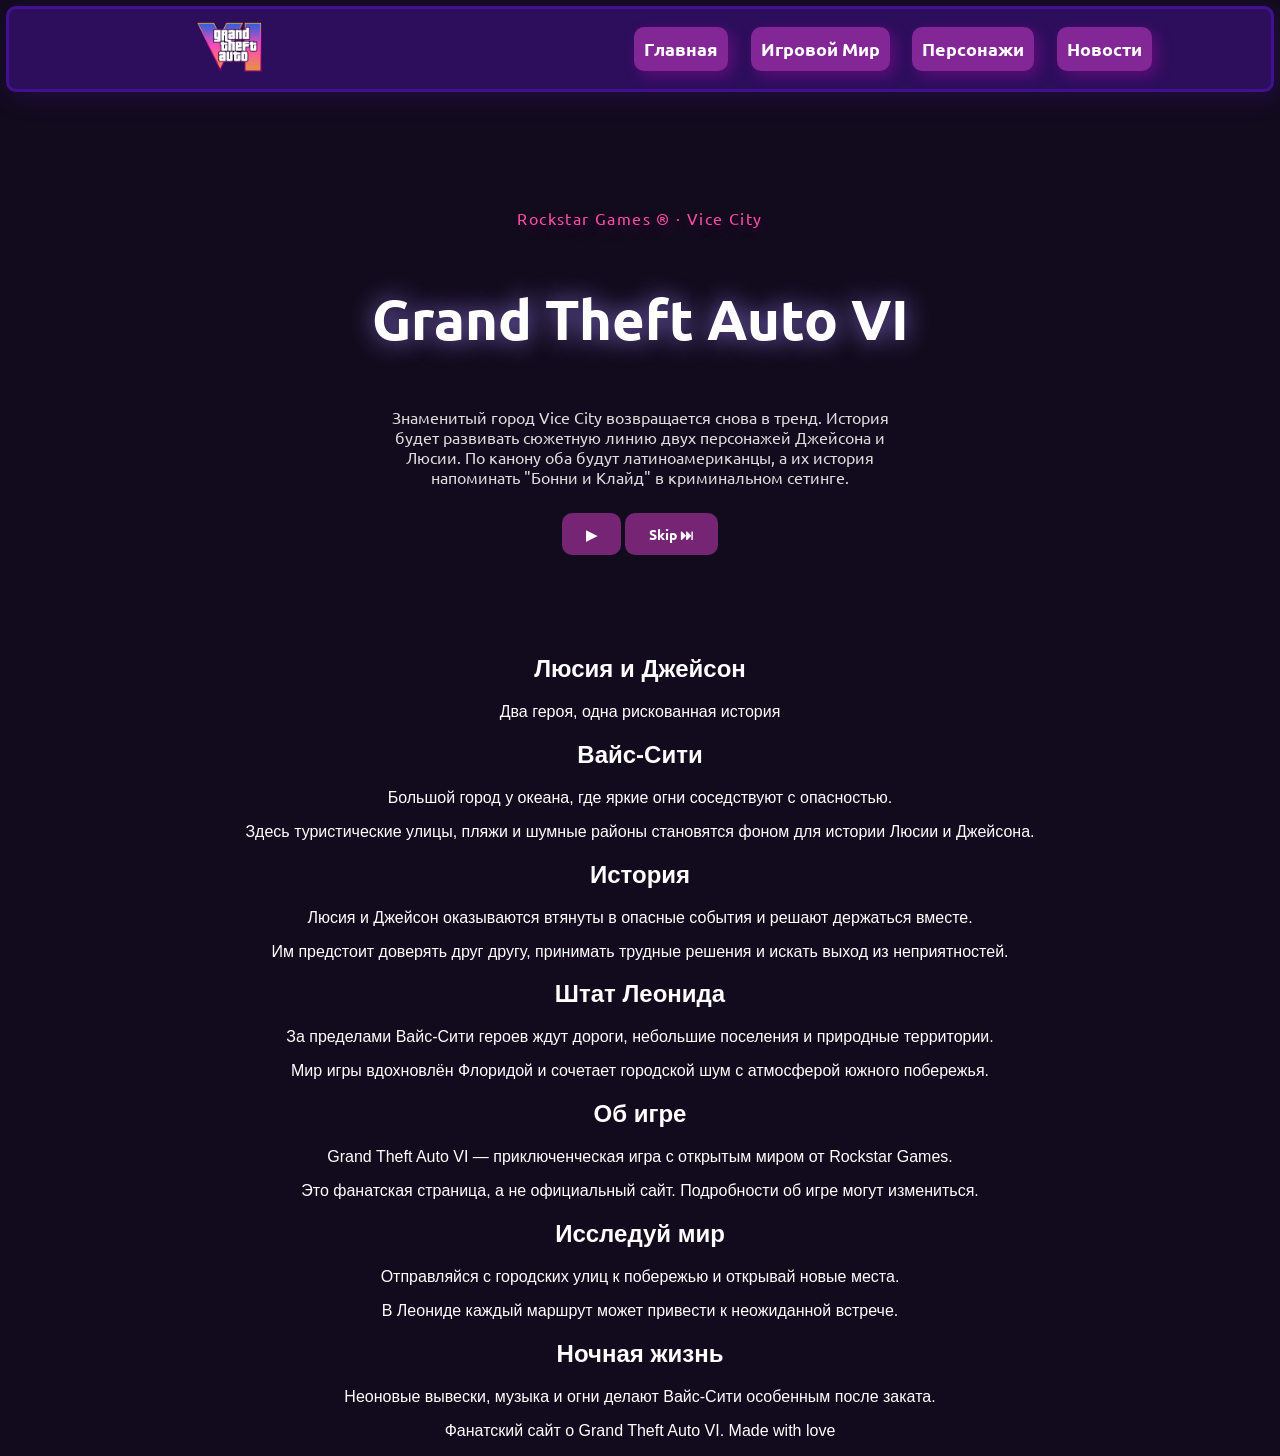
==== index.html @ d6beb937 "added music botton + some small changes" ====
<!DOCTYPE html>
<html lang="ru">
<head>
  <meta charset="UTF-8">
  <meta name="viewport" content="width=device-width, initial-scale=1.0">
  <title>GTA VI</title>
  <link rel="icon" type="image/x-icon" href="media/gta6_logo.webp">
  <link rel="stylesheet" href="css/style.css">
  <link rel="preconnect" href="https://fonts.googleapis.com">
  <link rel="preconnect" href="https://fonts.gstatic.com" crossorigin>
  <link href="https://fonts.googleapis.com/css2?family=Poppins:ital,wght@0,100;0,200;0,300;0,400;0,500;0,600;0,700;0,800;0,900;1,100;1,200;1,300;1,400;1,500;1,600;1,700;1,800;1,900&family=Ubuntu:ital,wght@0,300;0,400;0,500;0,700;1,300;1,400;1,500;1,700&display=swap" rel="stylesheet">
</head>
<body>
  <header>
    <div id="header-logo" href="#">
      <img src="/media/gta6_logo.webp" alt="GTA VI Logo">
    </div>
      <div class="nav-links">
        <a href="#">Главная</a>
        <a href="#">Игровой Мир</a>
        <a href="#">Персонажи</a>
        <a href="#">Новости</a>
      </div>
  </header>

  <main class="hero-main">
    <video autoplay muted loop playsinline id="bg-hero-video">
      <source src="media/gta-bg-video.mp4" type="video/mp4">
    </video>
    <p class="eyebrow">Rockstar Games ® · Vice City</p>
    <h1>Grand Theft Auto VI</h1>
    <p class="subtitle">Знаменитый город Vice City возвращается снова в тренд. История будет развивать сюжетную линию двух персонажей Джейсона и Люсии. По канону оба будут латиноамериканцы, а их история напоминать "Бонни и Клайд" в криминальном сетинге.</p>
    <div id="audio-player">
      <audio id="bg-music" loop></audio>
      <button id="play-button" class="music-button">▶</button>
      <button id="skip-button" class="music-button"> Skip ⏭</button>
    </div>
  </main>

  <section class="info">
    <h2>Люсия и Джейсон</h2>
    <p>Два героя, одна рискованная история</p>
  </section>

  <section class="info">
    <h2>Вайс-Сити</h2>
    <p>Большой город у океана, где яркие огни соседствуют с опасностью.</p>
    <p>Здесь туристические улицы, пляжи и шумные районы становятся фоном для истории Люсии и Джейсона.</p>
  </section>

  <section class="info">
    <h2>История</h2>
    <p>Люсия и Джейсон оказываются втянуты в опасные события и решают держаться вместе.</p>
    <p>Им предстоит доверять друг другу, принимать трудные решения и искать выход из неприятностей.</p>
  </section>

  <section class="info">
    <h2>Штат Леонида</h2>
    <p>За пределами Вайс-Сити героев ждут дороги, небольшие поселения и природные территории.</p>
    <p>Мир игры вдохновлён Флоридой и сочетает городской шум с атмосферой южного побережья.</p>
  </section>

  <section class="info">
    <h2>Об игре</h2>
    <p>Grand Theft Auto VI — приключенческая игра с открытым миром от Rockstar Games.</p>
    <p>Это фанатская страница, а не официальный сайт. Подробности об игре могут измениться.</p>
  </section>

  <section class="info">
    <h2>Исследуй мир</h2>
    <p>Отправляйся с городских улиц к побережью и открывай новые места.</p>
    <p>В Леониде каждый маршрут может привести к неожиданной встрече.</p>
  </section>

  <section class="info">
    <h2>Ночная жизнь</h2>
    <p>Неоновые вывески, музыка и огни делают Вайс-Сити особенным после заката.</p>
  </section>

  <footer class="info">
    <p>Фанатский сайт о Grand Theft Auto VI. Made with love</p>
  </footer>
  <script src="js/script.js"></script>
</body>
</html>
---- css/style.css ----
body {
  margin: 0;
  padding: 0;
  background: #120b1d;
  color: white;
  font-family: Arial, sans-serif;
}

header {
  display: flex;
  align-items: center;
  justify-content: space-around;
  margin: .5%;
  height: 80px;
  background-color: rgba(69, 19, 154, 0.51);
  border: #421192 solid;
  box-shadow: 5px 5px 25px rgba(69, 19, 154, 0.3);
  position: sticky;
  border-radius: 10px;
}

#header-logo img{
  height: 50px; 
}

#bg-hero-video {
  position: absolute;
  width: 100%;
  top: -200px;
  height: 100vh;
  object-fit: cover;
  z-index: -1;
  opacity: 0.2;
  filter: blur(10px);
  pointer-events: none;
  overflow: hidden;
}

.eyebrow {
  color: #ff4fa3;
  font-family: 'Ubuntu', sans-serif;
  letter-spacing: 1.4px;
}

.nav-links {
  display: flex;
  gap: 5%;
  a {
    color: white;
    text-decoration: none;
    font-weight: bold;
    font-size: 18px;
    font-family: 'Ubuntu', sans-serif;
    box-shadow: 5px 5px 15px rgba(211, 12, 191, 0.3);
    background-color: none;
    padding: 10px;
    border-radius: 10px;
    background: rgba(234, 68, 217, 0.46);
    display: flex;
    white-space: nowrap;
    align-items: center;
    justify-content: center;
  }
}

.hero-main {
  margin: 100px auto;
  display: flex;
  flex-direction: column;
  align-items: center;
  position: relative;
  .eyebrow {
    text-shadow: 5px 5px 15px rgba(211, 12, 191, 0.3);
  }
  h1 {
  font-size: 56px;
  font-family: 'Ubuntu', sans-serif;
  text-shadow: 0 0 25px #846ecd;
  }
  .music-button {
    font-family: 'Ubuntu', sans-serif;
    align-items: center;
    justify-content: center;
    font-weight: bold;
    font-size: 14px;
    padding: 12px 24px;
    border: 0;
    border-radius: 10px;
    background: rgba(234, 68, 217, 0.46);
    color: white;
    cursor: pointer;
  }
}



.subtitle {
  color: #ddd;
  font-size: 16px;
  font-family: 'Ubuntu', sans-serif;
  font-weight: 400;
  max-width: 500px;
  margin-bottom: 2%;
  text-align: center;
}

.info {
  text-align: center;
}
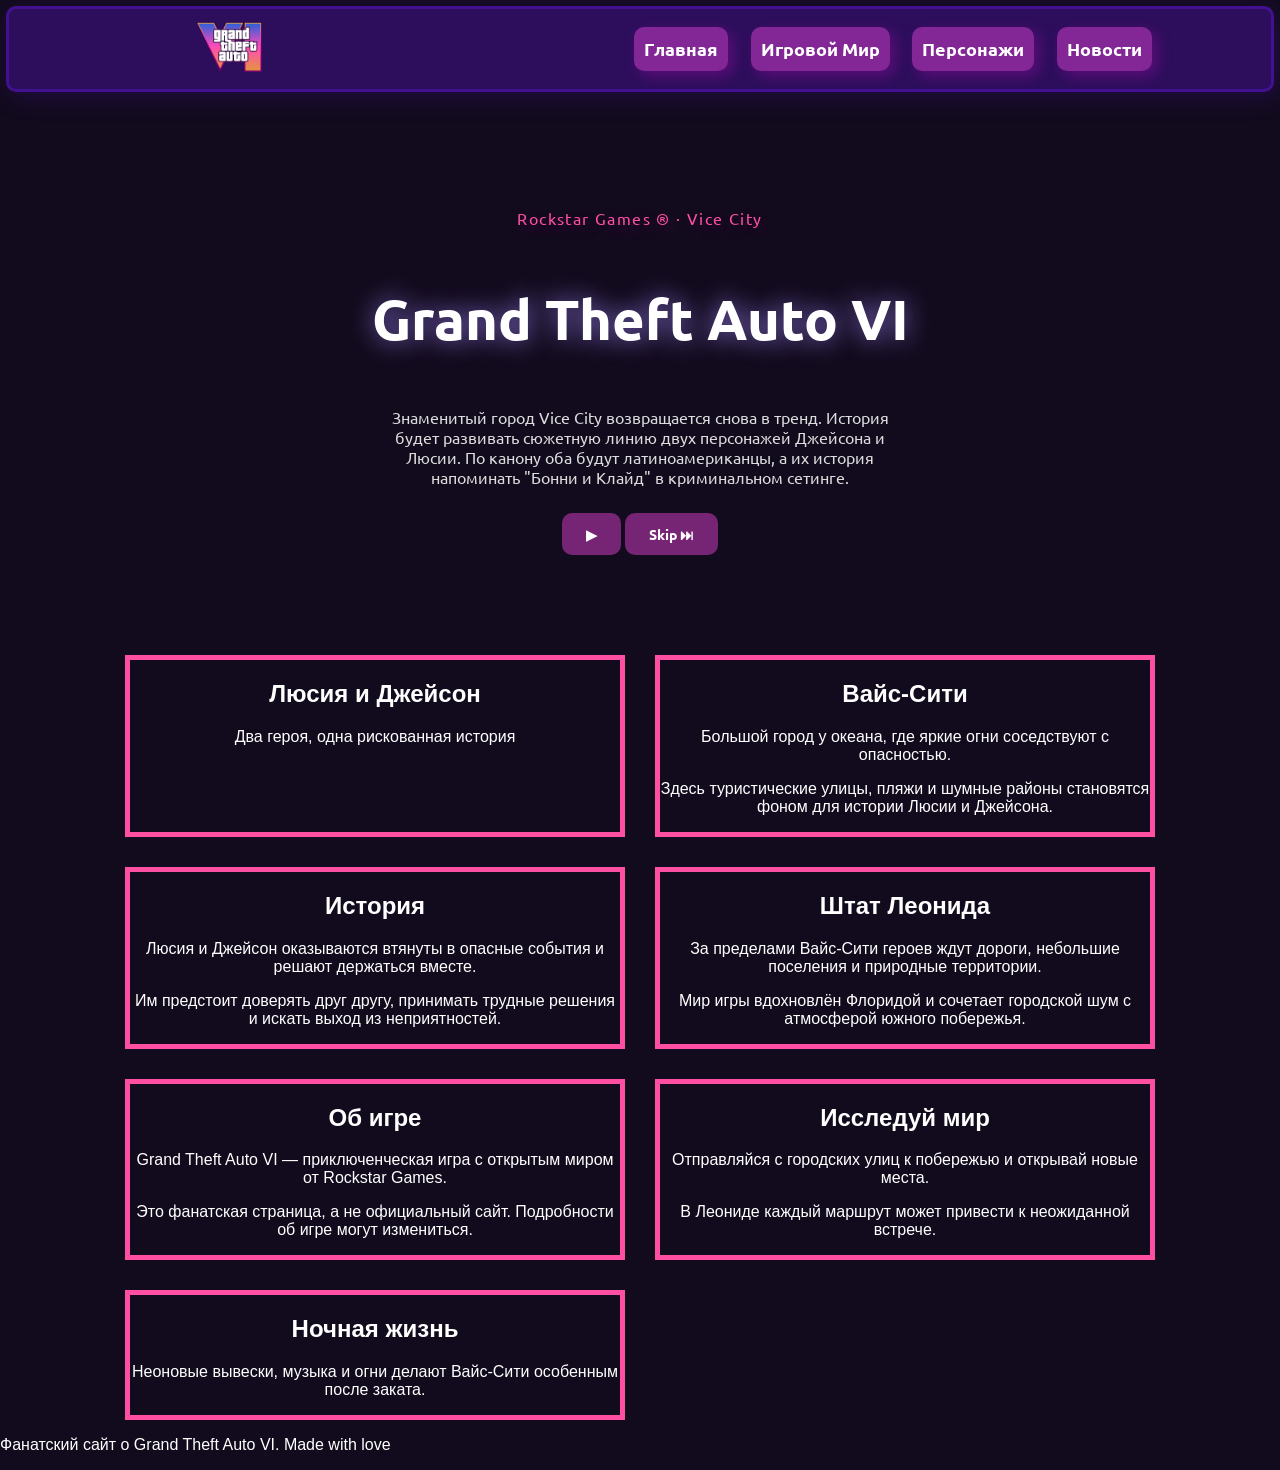
==== commit 48a3143c: "added grid (later i'll edit them)" ====
--- a/index.html
+++ b/index.html
@@ -12,9 +12,9 @@
 </head>
 <body>
   <header>
-    <div id="header-logo" href="#">
-      <img src="/media/gta6_logo.webp" alt="GTA VI Logo">
-    </div>
+    <a id="header-logo" href="https://www.rockstargames.com/VI" blank>
+      <img src="media/gta6_logo.webp" alt="GTA VI Logo">
+    </a>
       <div class="nav-links">
         <a href="#">Главная</a>
         <a href="#">Игровой Мир</a>
@@ -36,7 +36,7 @@
       <button id="skip-button" class="music-button"> Skip ⏭</button>
     </div>
   </main>
-
+<div class="info-section">
   <section class="info">
     <h2>Люсия и Джейсон</h2>
     <p>Два героя, одна рискованная история</p>
@@ -76,8 +76,8 @@
     <h2>Ночная жизнь</h2>
     <p>Неоновые вывески, музыка и огни делают Вайс-Сити особенным после заката.</p>
   </section>
-
-  <footer class="info">
+</div>
+  <footer>
     <p>Фанатский сайт о Grand Theft Auto VI. Made with love</p>
   </footer>
   <script src="js/script.js"></script>
--- a/css/style.css
+++ b/css/style.css
@@ -106,4 +106,12 @@
 
 .info {
   text-align: center;
+  border: 5px solid #ff4fa3;
+}
+
+.info-section {
+  display: grid;
+  grid-template-columns: repeat(2, 500px);
+  gap: 30px;
+  justify-content: center;
 }
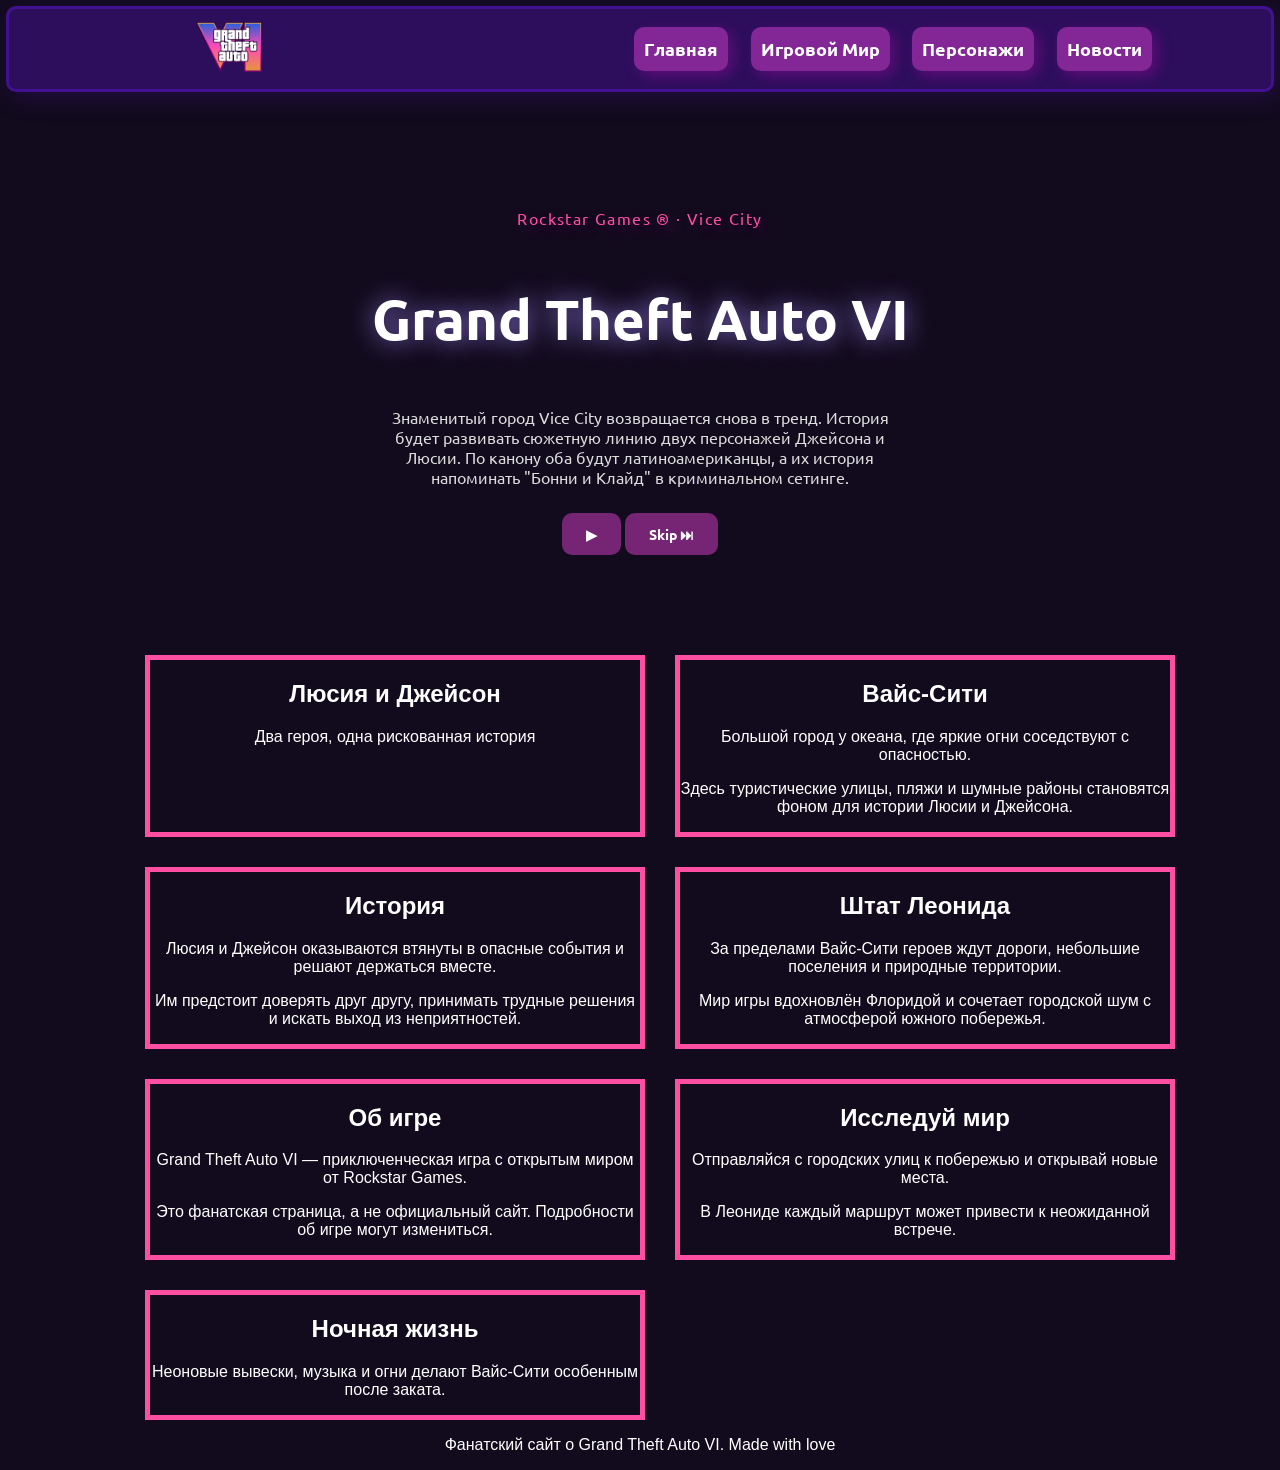
==== commit 1e6893c5: "fixed footer and added lists" ====
--- a/index.html
+++ b/index.html
@@ -36,47 +36,47 @@
       <button id="skip-button" class="music-button"> Skip ⏭</button>
     </div>
   </main>
-<div class="info-section">
-  <section class="info">
+<ul class="info-section">
+  <li class="info">
     <h2>Люсия и Джейсон</h2>
     <p>Два героя, одна рискованная история</p>
-  </section>
+  </li>
 
-  <section class="info">
+  <li class="info">
     <h2>Вайс-Сити</h2>
     <p>Большой город у океана, где яркие огни соседствуют с опасностью.</p>
     <p>Здесь туристические улицы, пляжи и шумные районы становятся фоном для истории Люсии и Джейсона.</p>
-  </section>
+  </li>
 
-  <section class="info">
+  <li class="info">
     <h2>История</h2>
     <p>Люсия и Джейсон оказываются втянуты в опасные события и решают держаться вместе.</p>
     <p>Им предстоит доверять друг другу, принимать трудные решения и искать выход из неприятностей.</p>
-  </section>
+  </li>
 
-  <section class="info">
+  <li class="info">
     <h2>Штат Леонида</h2>
     <p>За пределами Вайс-Сити героев ждут дороги, небольшие поселения и природные территории.</p>
     <p>Мир игры вдохновлён Флоридой и сочетает городской шум с атмосферой южного побережья.</p>
-  </section>
+  </li>
 
-  <section class="info">
+  <li class="info">
     <h2>Об игре</h2>
     <p>Grand Theft Auto VI — приключенческая игра с открытым миром от Rockstar Games.</p>
     <p>Это фанатская страница, а не официальный сайт. Подробности об игре могут измениться.</p>
-  </section>
+  </li>
 
-  <section class="info">
+  <li class="info">
     <h2>Исследуй мир</h2>
     <p>Отправляйся с городских улиц к побережью и открывай новые места.</p>
     <p>В Леониде каждый маршрут может привести к неожиданной встрече.</p>
-  </section>
+  </li>
 
-  <section class="info">
+  <li class="info">
     <h2>Ночная жизнь</h2>
     <p>Неоновые вывески, музыка и огни делают Вайс-Сити особенным после заката.</p>
-  </section>
-</div>
+  </li>
+</ul>
   <footer>
     <p>Фанатский сайт о Grand Theft Auto VI. Made with love</p>
   </footer>
--- a/css/style.css
+++ b/css/style.css
@@ -114,4 +114,11 @@
   grid-template-columns: repeat(2, 500px);
   gap: 30px;
   justify-content: center;
+  list-style: none;
+  border-radius: 10px;
+}
+
+footer p{
+  display: flex;
+  justify-content: center;
 }
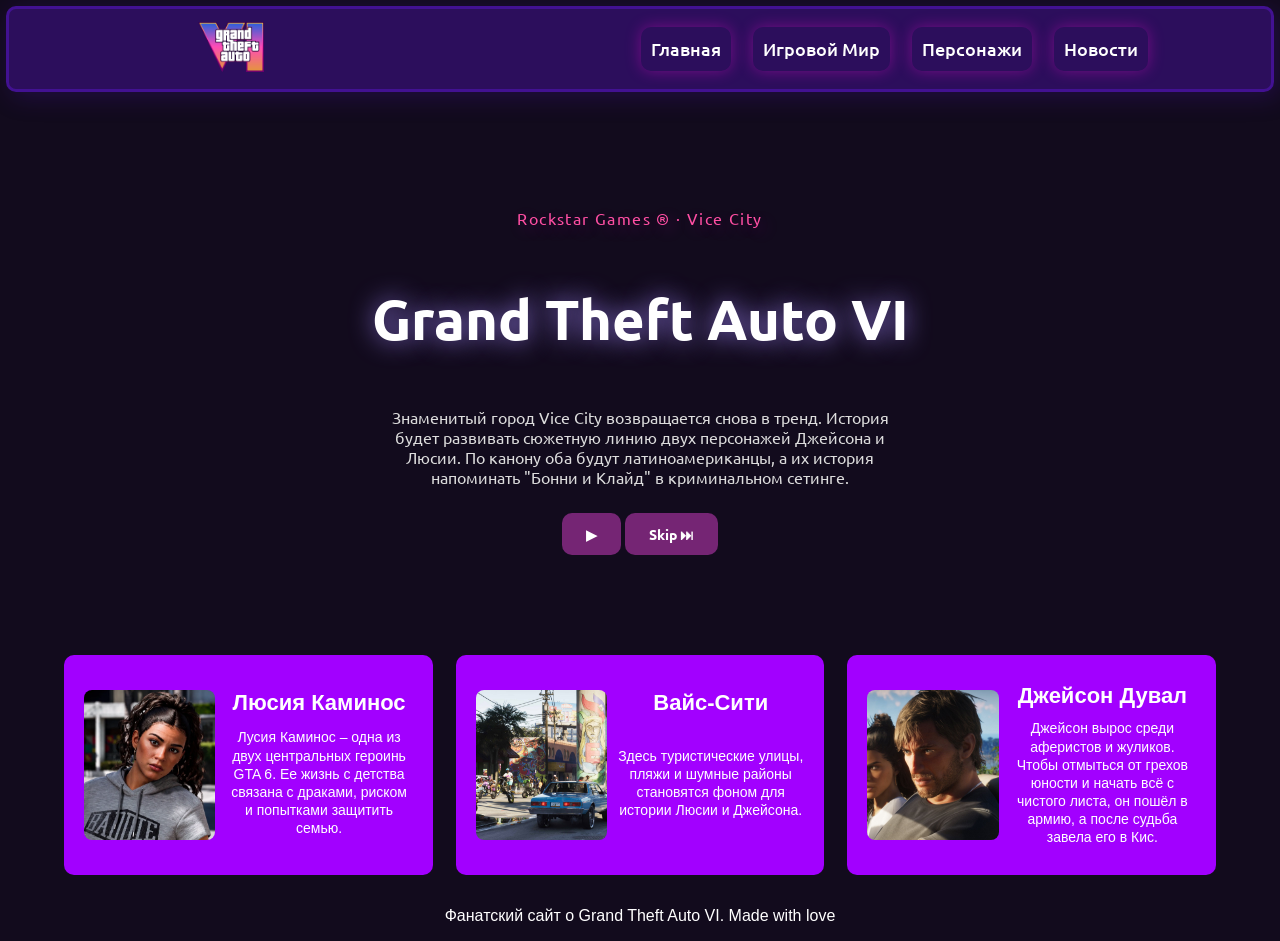
==== commit a025bee6: "edited and added images to grid section" ====
--- a/index.html
+++ b/index.html
@@ -12,7 +12,7 @@
 </head>
 <body>
   <header>
-    <a id="header-logo" href="https://www.rockstargames.com/VI" blank>
+    <a id="header-logo" href="https://www.rockstargames.com/VI" target="_blank">
       <img src="media/gta6_logo.webp" alt="GTA VI Logo">
     </a>
       <div class="nav-links">
@@ -38,44 +38,23 @@
   </main>
 <ul class="info-section">
   <li class="info">
-    <h2>Люсия и Джейсон</h2>
-    <p>Два героя, одна рискованная история</p>
+    <img src="media/lucia1.webp">
+    <h2>Люсия Каминос</h2>
+    <p>Лусия Каминос – одна из двух центральных героинь GTA 6. Ее жизнь с детства связана с драками, риском и попытками защитить семью.</p>
   </li>
 
   <li class="info">
+    <img src="media\map1.png">
     <h2>Вайс-Сити</h2>
-    <p>Большой город у океана, где яркие огни соседствуют с опасностью.</p>
     <p>Здесь туристические улицы, пляжи и шумные районы становятся фоном для истории Люсии и Джейсона.</p>
   </li>
 
   <li class="info">
-    <h2>История</h2>
-    <p>Люсия и Джейсон оказываются втянуты в опасные события и решают держаться вместе.</p>
-    <p>Им предстоит доверять друг другу, принимать трудные решения и искать выход из неприятностей.</p>
+    <h2>Джейсон Дувал</h2>
+    <img src="media/jason2.jpg" alt="foto of jason">
+    <p>Джейсон вырос среди аферистов и жуликов. Чтобы отмыться от грехов юности и начать всё с чистого листа, он пошёл в армию, а после судьба завела его в Кис.</p>
   </li>
-
-  <li class="info">
-    <h2>Штат Леонида</h2>
-    <p>За пределами Вайс-Сити героев ждут дороги, небольшие поселения и природные территории.</p>
-    <p>Мир игры вдохновлён Флоридой и сочетает городской шум с атмосферой южного побережья.</p>
-  </li>
-
-  <li class="info">
-    <h2>Об игре</h2>
-    <p>Grand Theft Auto VI — приключенческая игра с открытым миром от Rockstar Games.</p>
-    <p>Это фанатская страница, а не официальный сайт. Подробности об игре могут измениться.</p>
-  </li>
-
-  <li class="info">
-    <h2>Исследуй мир</h2>
-    <p>Отправляйся с городских улиц к побережью и открывай новые места.</p>
-    <p>В Леониде каждый маршрут может привести к неожиданной встрече.</p>
-  </li>
-
-  <li class="info">
-    <h2>Ночная жизнь</h2>
-    <p>Неоновые вывески, музыка и огни делают Вайс-Сити особенным после заката.</p>
-  </li>
+  
 </ul>
   <footer>
     <p>Фанатский сайт о Grand Theft Auto VI. Made with love</p>
--- a/css/style.css
+++ b/css/style.css
@@ -48,14 +48,14 @@
   a {
     color: white;
     text-decoration: none;
-    font-weight: bold;
+    font-weight: 500;
     font-size: 18px;
     font-family: 'Ubuntu', sans-serif;
-    box-shadow: 5px 5px 15px rgba(211, 12, 191, 0.3);
+    box-shadow: 0px 0px 15px rgba(211, 12, 191, 0.45);
     background-color: none;
     padding: 10px;
     border-radius: 10px;
-    background: rgba(234, 68, 217, 0.46);
+    background: rgba(234, 68, 217, 0.0);
     display: flex;
     white-space: nowrap;
     align-items: center;
@@ -105,17 +105,73 @@
 }
 
 .info {
+  display: grid;
+  grid-template-columns: 40% 1fr;
+  grid-template-rows: auto auto;
+  align-content: center;
+  justify-items: center;
+  gap: 10px;
+  height: 220px;
+  box-sizing: border-box;
+  padding: 20px;
+  border-radius: 10px;
+  background: #a200ff;
   text-align: center;
-  border: 5px solid #ff4fa3;
+}
+
+.info h2,
+.info p {
+  margin: 0;
+}
+
+.info p {
+  line-height: 1.3;
+  font-size: 14px;
+}
+
+.info h2 {
+  font-size: 22px;
+}
+
+.info img {
+  width: 100%;
+  height: 150px;
+  grid-column: 1;
+  grid-row: 1 / 3;
+  align-self: center;
+  border-radius: 8px;
+  object-fit: cover;
 }
 
 .info-section {
   display: grid;
-  grid-template-columns: repeat(2, 500px);
-  gap: 30px;
-  justify-content: center;
+  grid-template-columns: repeat(3, 1fr);
+  width: 90%;
+  max-width: 1200px;
+  gap: 23px;
+  margin: 0 auto 32px;
+  padding: 0;
   list-style: none;
-  border-radius: 10px;
+}
+
+@media (max-width: 900px) {
+  .info-section {
+    grid-template-columns: repeat(2, 1fr);
+  }
+}
+
+@media (max-width: 600px) {
+  .info-section {
+    grid-template-columns: 1fr;
+  }
+
+  .info {
+    height: 260px;
+  }
+
+  .info img {
+    height: 180px;
+  }
 }
 
 footer p{
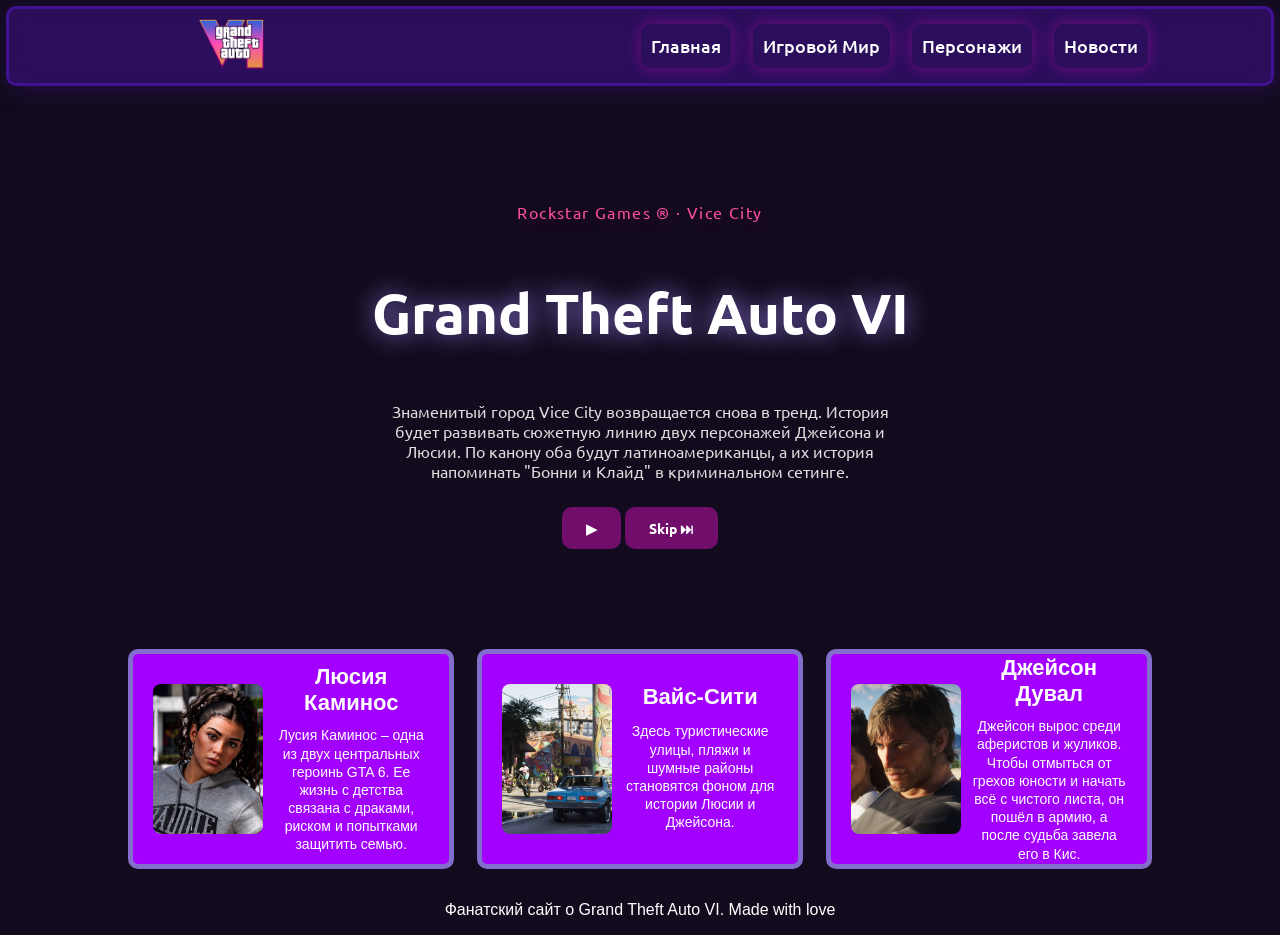
==== commit d67b04dd: "added second page" ====
--- a/index.html
+++ b/index.html
@@ -16,8 +16,8 @@
       <img src="media/gta6_logo.webp" alt="GTA VI Logo">
     </a>
       <div class="nav-links">
-        <a href="#">Главная</a>
-        <a href="#">Игровой Мир</a>
+      <a href="index.html">Главная</a>
+      <a href="game-world.html">Игровой Мир</a>
         <a href="#">Персонажи</a>
         <a href="#">Новости</a>
       </div>
--- a/css/style.css
+++ b/css/style.css
@@ -6,6 +6,10 @@
   font-family: Arial, sans-serif;
 }
 
+* {
+  box-sizing: border-box;
+}
+
 header {
   display: flex;
   align-items: center;
@@ -13,10 +17,15 @@
   margin: .5%;
   height: 80px;
   background-color: rgba(69, 19, 154, 0.51);
+  backdrop-filter: blur(12px);
+  -webkit-backdrop-filter: blur(12px);
   border: #421192 solid;
   box-shadow: 5px 5px 25px rgba(69, 19, 154, 0.3);
   position: sticky;
+  top: 0;
+  z-index: 10;
   border-radius: 10px;
+  
 }
 
 #header-logo img{
@@ -45,22 +54,29 @@
 .nav-links {
   display: flex;
   gap: 5%;
-  a {
-    color: white;
-    text-decoration: none;
-    font-weight: 500;
-    font-size: 18px;
-    font-family: 'Ubuntu', sans-serif;
-    box-shadow: 0px 0px 15px rgba(211, 12, 191, 0.45);
-    background-color: none;
-    padding: 10px;
-    border-radius: 10px;
-    background: rgba(234, 68, 217, 0.0);
-    display: flex;
-    white-space: nowrap;
-    align-items: center;
-    justify-content: center;
-  }
+}
+
+.nav-links a {
+  color: white;
+  text-decoration: none;
+  font-weight: 500;
+  font-size: 18px;
+  font-family: 'Ubuntu', sans-serif;
+  box-shadow: 0px 0px 15px rgba(211, 12, 191, 0.45);
+  padding: 10px;
+  border-radius: 10px;
+  background: rgba(234, 68, 217, 0.0);
+  display: flex;
+  white-space: nowrap;
+  align-items: center;
+  justify-content: center;
+  transition: background-color 0.3s ease-in-out, box-shadow 0.3s ease-in-out, transform 0.3s ease-in-out;
+}
+
+.nav-links > a:hover {
+  background-color: #7b00fe;
+  box-shadow: none;
+  transform: scale(1.1);
 }
 
 .hero-main {
@@ -69,30 +85,38 @@
   flex-direction: column;
   align-items: center;
   position: relative;
-  .eyebrow {
-    text-shadow: 5px 5px 15px rgba(211, 12, 191, 0.3);
-  }
-  h1 {
+}
+
+.hero-main .eyebrow {
+  text-shadow: 5px 5px 15px rgba(211, 12, 191, 0.3);
+}
+
+.hero-main h1 {
   font-size: 56px;
   font-family: 'Ubuntu', sans-serif;
   text-shadow: 0 0 25px #846ecd;
-  }
-  .music-button {
-    font-family: 'Ubuntu', sans-serif;
-    align-items: center;
-    justify-content: center;
-    font-weight: bold;
-    font-size: 14px;
-    padding: 12px 24px;
-    border: 0;
-    border-radius: 10px;
-    background: rgba(234, 68, 217, 0.46);
-    color: white;
-    cursor: pointer;
-  }
-}
-
-
+}
+
+.hero-main .music-button {
+  font-family: 'Ubuntu', sans-serif;
+  align-items: center;
+  justify-content: center;
+  font-weight: bold;
+  font-size: 14px;
+  padding: 12px 24px;
+  border: 0;
+  border-radius: 10px;
+  background: rgba(187, 17, 170, 0.56);
+  color: white;
+  cursor: pointer;
+  transition: transform 0.3s ease-in-out, background-color 0.2s ease-in-out;
+  
+}
+
+.music-button:hover {
+  transform: scale(1.05);
+  background-color: rgba(224, 68, 217, 0.56);
+}
 
 .subtitle {
   color: #ddd;
@@ -112,11 +136,15 @@
   justify-items: center;
   gap: 10px;
   height: 220px;
-  box-sizing: border-box;
   padding: 20px;
   border-radius: 10px;
   background: #a200ff;
   text-align: center;
+  border: 5px #846ecd solid;
+  transition: transform 0.3s ease-in-out;
+}
+.info:hover {
+  transform: scale(1.05);
 }
 
 .info h2,
@@ -146,7 +174,7 @@
 .info-section {
   display: grid;
   grid-template-columns: repeat(3, 1fr);
-  width: 90%;
+  width: 80%;
   max-width: 1200px;
   gap: 23px;
   margin: 0 auto 32px;
@@ -161,20 +189,311 @@
 }
 
 @media (max-width: 600px) {
+  header {
+    height: auto;
+    margin: 8px;
+    padding: 10px;
+    flex-direction: column;
+    gap: 10px;
+  }
+
+  #header-logo img {
+    height: 42px;
+  }
+
+  .nav-links {
+    width: 100%;
+    display: grid;
+    grid-template-columns: repeat(2, 1fr);
+    gap: 8px;
+    
+  }
+
+  .nav-links {
+    width: 100%;
+    padding: 8px 4px;
+    font-size: 14px;
+    transition: 10s;
+  }
+
+  #bg-hero-video {
+    top: 0;
+    height: 75vh;
+  }
+
+  .hero-main {
+    min-height: 520px;
+    margin: 35px 16px;
+    justify-content: center;
+  }
+
+  .hero-main h1 {
+    margin: 12px 0;
+    font-size: 36px;
+    text-align: center;
+  }
+
+  .eyebrow {
+    text-align: center;
+  }
+
+  .subtitle {
+    max-width: 100%;
+    margin: 0 0 20px;
+    padding: 0 4px;
+    font-size: 15px;
+  }
+
+  #audio-player {
+    display: flex;
+    justify-content: center;
+    gap: 10px;
+  }
+
   .info-section {
     grid-template-columns: 1fr;
+    width: calc(100% - 32px);
+    gap: 16px;
   }
 
   .info {
-    height: 260px;
+    display: flex;
+    flex-direction: column;
+    height: auto;
+    gap: 12px;
+    padding: 16px;
   }
 
   .info img {
-    height: 180px;
+    order: 2;
+    width: 100%;
+    height: 200px;
+  }
+
+  .info h2 {
+    order: 1;
+  }
+
+  .info p {
+    order: 3;
+  }
+
+  footer p {
+    margin: 24px 16px;
+    text-align: center;
   }
 }
 
 footer p{
   display: flex;
   justify-content: center;
+}
+
+.world-page {
+  width: 90%;
+  max-width: 1100px;
+  margin: 0 auto;
+}
+
+.world-intro {
+  margin: 70px auto 50px;
+  text-align: center;
+}
+
+.world-intro h1 {
+  margin: 12px 0;
+  font-family: 'Ubuntu', sans-serif;
+  font-size: 48px;
+  text-shadow: 0 0 25px #846ecd;
+}
+
+.world-intro > p:last-child {
+  color: #ddd;
+  font-size: 18px;
+}
+
+.world-overview {
+  display: grid;
+  grid-template-columns: 1fr 40%;
+  align-items: center;
+  gap: 30px;
+  padding: 24px;
+  border: 3px solid #421192;
+  border-radius: 12px;
+  background: rgba(69, 19, 154, 0.3);
+}
+
+.world-overview h2,
+.world-route h2 {
+  margin: 8px 0;
+  font-family: 'Ubuntu', sans-serif;
+  font-size: 30px;
+}
+
+.world-overview p,
+.world-stop div > p:last-child {
+  color: #ddd;
+  line-height: 1.6;
+}
+
+.world-overview img {
+  width: 100%;
+  max-height: 460px;
+  border-radius: 8px;
+  object-fit: cover;
+}
+
+.world-label,
+.world-stop-number {
+  margin: 0;
+  color: #ff4fa3;
+  font-family: 'Ubuntu', sans-serif;
+  letter-spacing: 1px;
+}
+
+.world-route {
+  margin: 70px 0;
+}
+
+.world-route-intro {
+  color: #ddd;
+}
+
+.world-roadmap {
+  margin: 32px 0 0 20px;
+  padding: 0 0 0 30px;
+  border-left: 3px solid #846ecd;
+  list-style: none;
+}
+
+.world-stop {
+  position: relative;
+  display: grid;
+  grid-template-columns: 40% 1fr;
+  align-items: center;
+  gap: 24px;
+  margin: 0 0 28px;
+  padding: 18px;
+  border: 2px solid #421192;
+  border-radius: 12px;
+  background: rgba(69, 19, 154, 0.25);
+}
+
+.world-stop::before {
+  position: absolute;
+  top: 50%;
+  left: -42px;
+  width: 18px;
+  height: 18px;
+  border: 4px solid #120b1d;
+  border-radius: 50%;
+  background: #ff4fa3;
+  content: "";
+  transform: translateY(-50%);
+}
+
+.world-stop:nth-child(even) img {
+  order: 2;
+}
+
+.world-stop img {
+  width: 100%;
+  height: 210px;
+  border-radius: 8px;
+  object-fit: cover;
+  object-position: center;
+}
+
+.world-stop .world-map-north {
+  object-position: center 12%;
+}
+
+.world-stop .world-map-port {
+  object-position: center 35%;
+}
+
+.world-stop .world-map-ambrosia {
+  object-position: center 55%;
+}
+
+.world-stop .world-map-grassrivers {
+  object-position: center 78%;
+}
+
+.world-stop .world-map-keys {
+  object-position: center 96%;
+}
+
+.world-stop h3 {
+  margin: 8px 0;
+  font-family: 'Ubuntu', sans-serif;
+  font-size: 24px;
+}
+
+.world-stop div > p:last-child {
+  margin-bottom: 0;
+}
+
+@media (max-width: 600px) {
+  .world-page {
+    width: calc(100% - 32px);
+  }
+
+  .world-intro {
+    margin: 40px auto 30px;
+  }
+
+  .world-intro h1 {
+    font-size: 34px;
+  }
+
+  .world-intro > p:last-child {
+    font-size: 16px;
+  }
+
+  .world-overview {
+    grid-template-columns: 1fr;
+    gap: 16px;
+    padding: 16px;
+  }
+
+  .world-overview h2,
+  .world-route h2 {
+    font-size: 25px;
+  }
+
+  .world-overview img {
+    max-height: 360px;
+  }
+
+  .world-route {
+    margin: 45px 0;
+  }
+
+  .world-roadmap {
+    margin-left: 8px;
+    padding-left: 22px;
+  }
+
+  .world-stop {
+    grid-template-columns: 1fr;
+    gap: 14px;
+    padding: 14px;
+  }
+
+  .world-stop:nth-child(even) img {
+    order: 0;
+  }
+
+  .world-stop::before {
+    left: -34px;
+  }
+
+  .world-stop img {
+    height: 190px;
+  }
+
+  .world-stop h3 {
+    font-size: 21px;
+  }
 }
